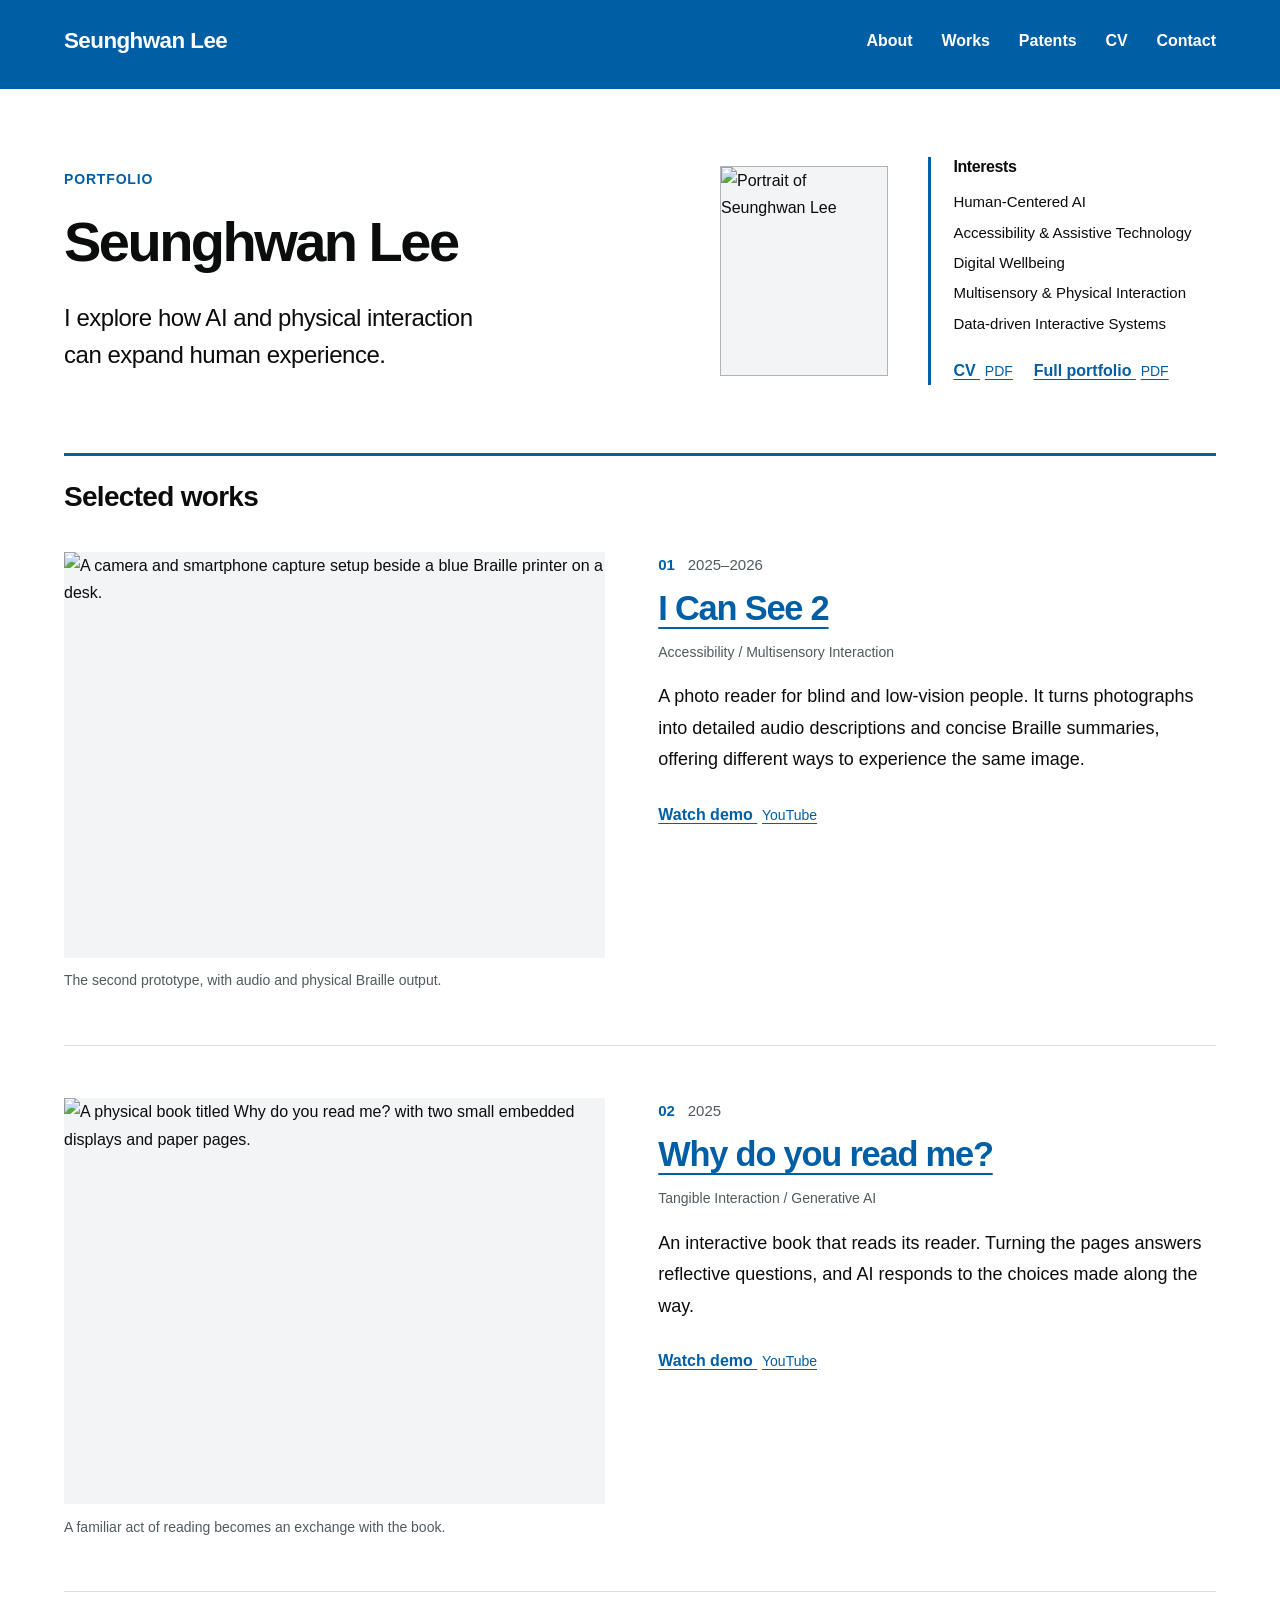
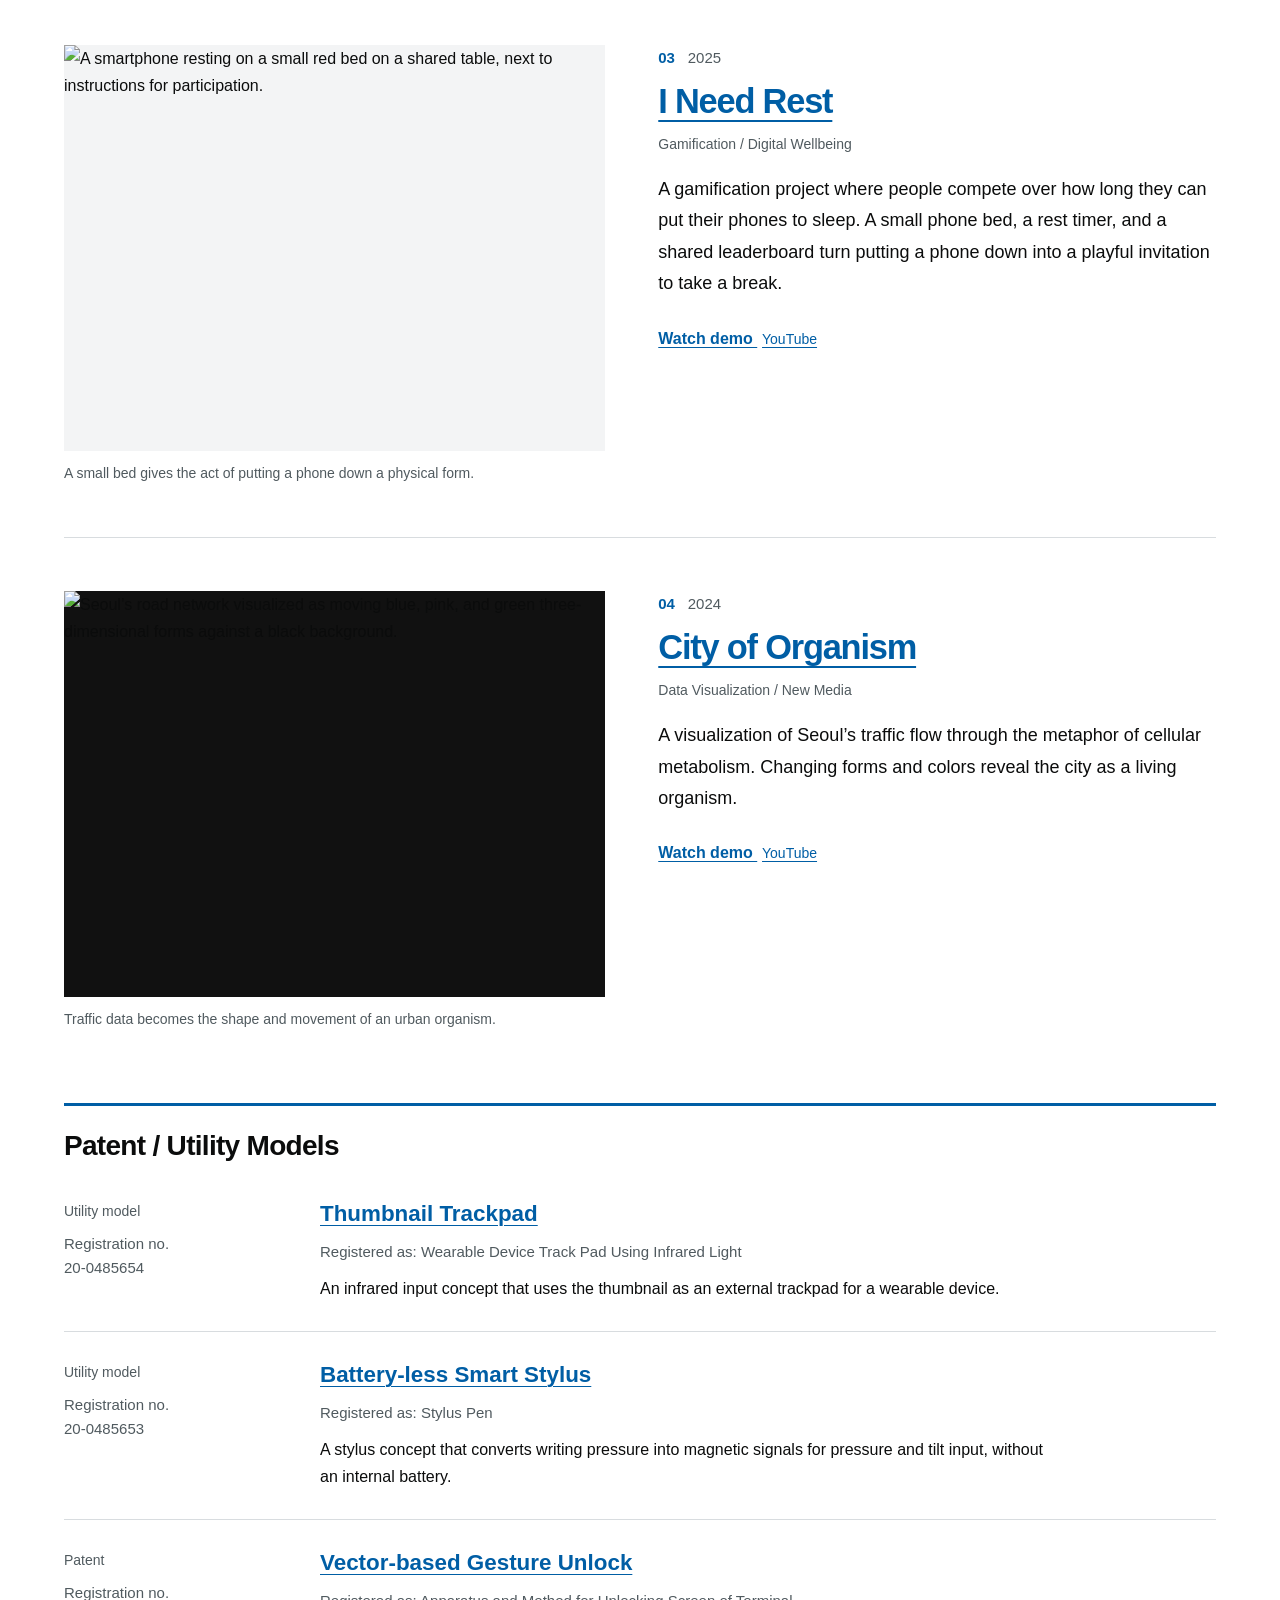
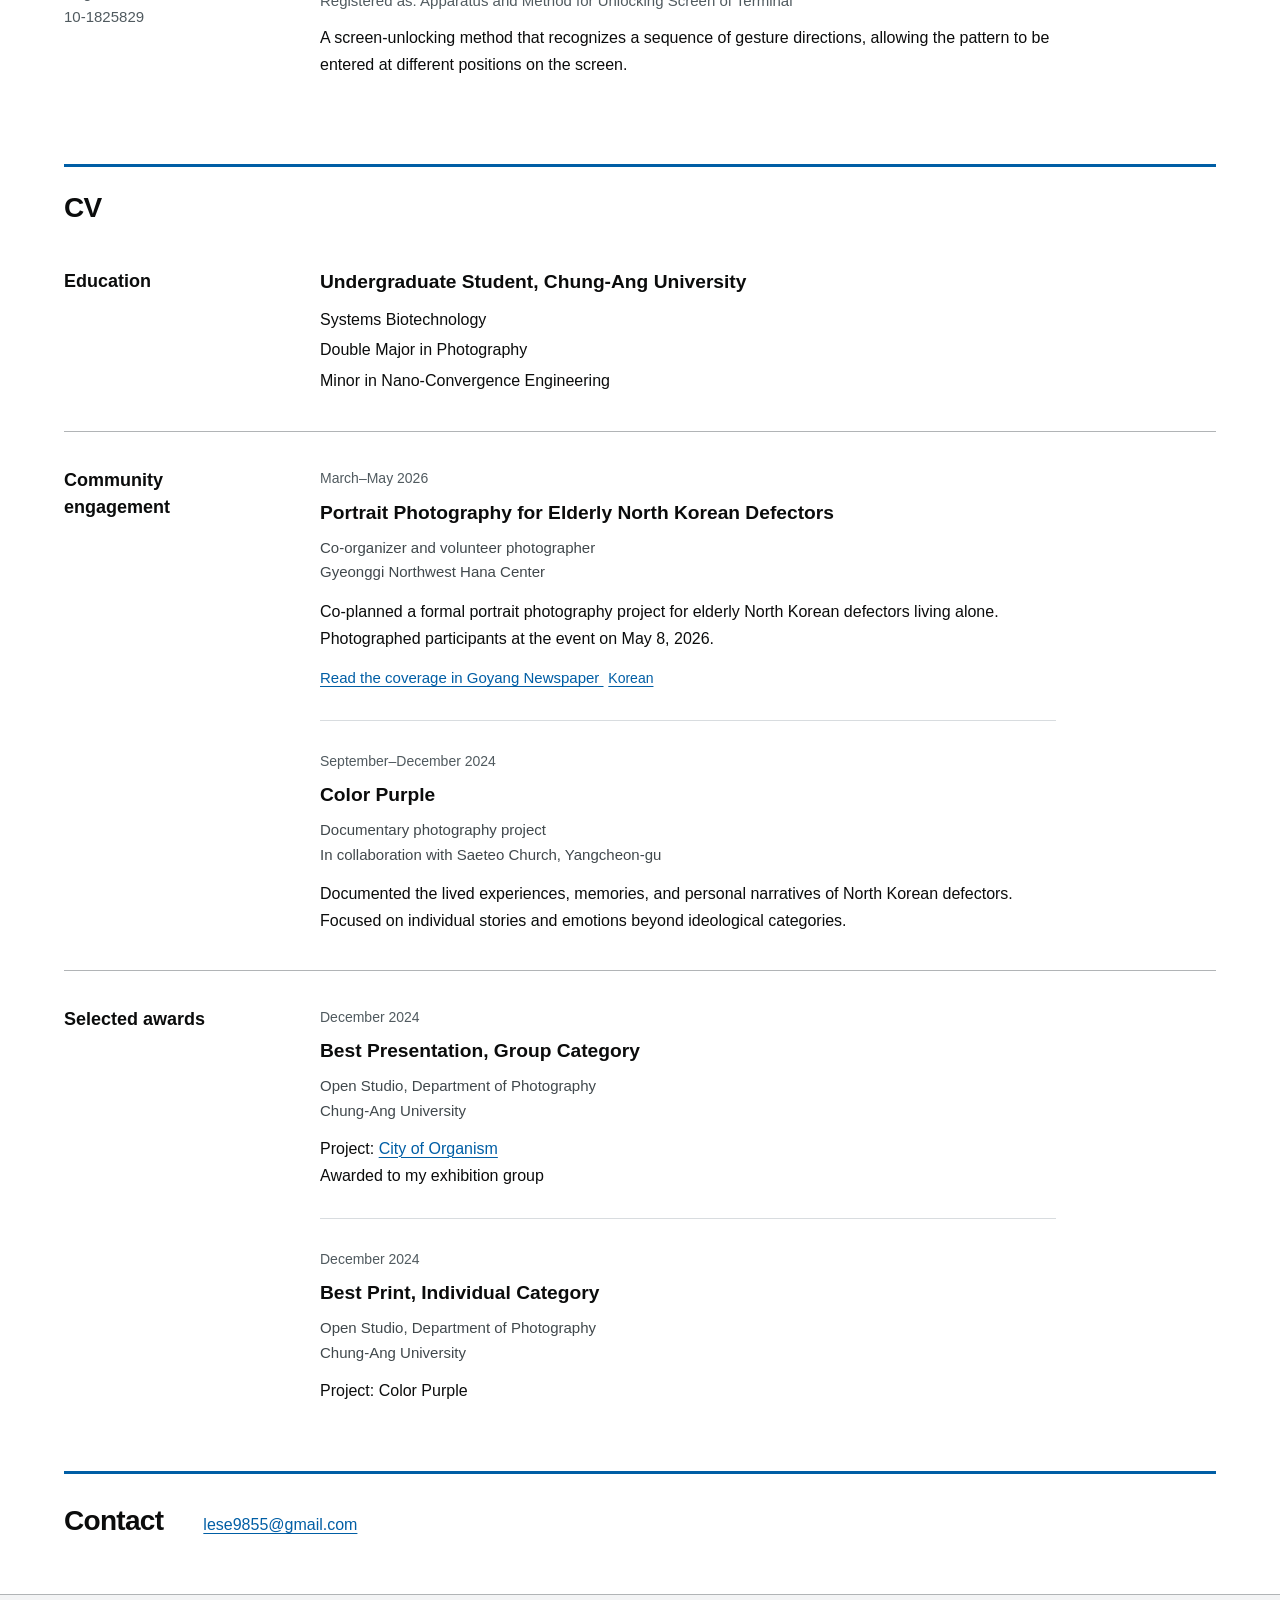
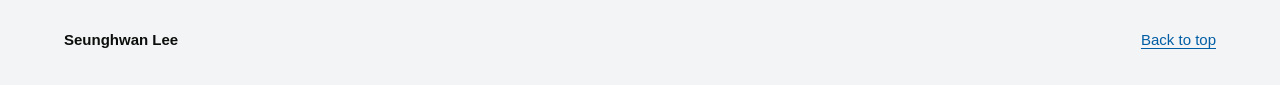
==== index.html @ 0298b7c4 "Add files via upload" ====
<!doctype html>
<html lang="en">
<head>
  <meta charset="utf-8">
  <meta name="viewport" content="width=device-width, initial-scale=1">
  <meta name="referrer" content="strict-origin-when-cross-origin">
  <meta name="description" content="Selected projects, community work, and interaction concepts by Seunghwan Lee. Exploring human experience through AI and physical interaction.">
  <meta name="color-scheme" content="light">
  <meta name="theme-color" content="#005ea5">
  <title>Seunghwan Lee | Portfolio</title>
  <link rel="icon" type="image/svg+xml" href="data:image/svg+xml,%3Csvg xmlns='http://www.w3.org/2000/svg' viewBox='0 0 32 32'%3E%3Crect width='32' height='32' fill='%230b0c0c'/%3E%3Cpath d='M10 6v19h14v-5h-9V6z' fill='white'/%3E%3Cpath d='M0 29h32v3H0z' fill='%231d70b8'/%3E%3C/svg%3E">
  <link rel="stylesheet" href="styles.css">
  <script src="video-preview.js" defer></script>
</head>
<body>
  <a class="skip-link" href="#main">Skip to main content</a>
  <header class="site-header">
    <div class="container header-inner">
      <a class="site-name" href="#about">Seunghwan Lee</a>
      <nav aria-label="Main navigation"><ul class="navigation"><li><a href="#about">About</a></li><li><a href="#work">Works</a></li><li><a href="#patents">Patents</a></li><li><a href="#cv">CV</a></li><li><a href="#contact">Contact</a></li></ul></nav>
    </div>
  </header>
  <main id="main" class="container" tabindex="-1">

    <section id="about" class="intro" aria-labelledby="name">
      <div class="intro-main">
        <p class="eyebrow">PORTFOLIO</p>
        <h1 id="name">Seunghwan Lee</h1>
        <p class="intro-lead">I explore how AI and physical interaction can expand human experience.</p>
      </div>
      <div class="intro-profile">
        <figure class="portrait-slot">
          <img src="assets/portrait.jpg" width="640" height="800" alt="Portrait of Seunghwan Lee">
        </figure>
        <!-- To add a portrait, replace the portrait-slot div above with:
        <figure class="portrait-slot"><img src="assets/portrait.jpg" width="640" height="800" alt="Seunghwan Lee"></figure>
        -->
        <aside class="intro-side" aria-label="Research interests and documents">
          <h2 class="small-heading">Interests</h2>
          <ul class="interests">
            <li>Human-Centered AI</li>
            <li>Accessibility &amp; Assistive Technology</li>
            <li>Digital Wellbeing</li>
            <li>Multisensory &amp; Physical Interaction</li>
            <li>Data-driven Interactive Systems</li>
          </ul>
          <div class="intro-documents">
            <a href="documents/Seunghwan-Lee-CV.pdf">CV <span class="file-type">PDF</span></a>
            <a href="documents/Seunghwan-Lee-Portfolio.pdf">Full portfolio <span class="file-type">PDF</span></a>
          </div>
        </aside>
      </div>
    </section>

    <section id="work" class="work-section" aria-labelledby="work-heading">
      <div class="section-heading"><h2 id="work-heading">Selected works</h2></div>
      
      <article class="project" aria-labelledby="i-can-see-2-heading">
        <div class="project-title">
          <p class="project-meta"><span class="project-number" aria-hidden="true">01</span><span>2025–2026</span></p>
          <h3 id="i-can-see-2-heading"><a href="projects/i-can-see-2.html">I Can See 2</a></h3>
          <p class="project-category">Accessibility / Multisensory Interaction</p>
        </div>
        <figure class="project-figure"><img src="assets/i-can-see-2.webp" width="1440" height="1080" fetchpriority="high" alt="A camera and smartphone capture setup beside a blue Braille printer on a desk."><figcaption>The second prototype, with audio and physical Braille output.</figcaption></figure>
        <div class="project-summary">
          <p class="project-description">A photo reader for blind and low-vision people. It turns photographs into detailed audio descriptions and concise Braille summaries, offering different ways to experience the same image.</p>
          <p class="project-links"><a href="https://youtube.com/shorts/RqO9xXv41kE" aria-label="Watch I Can See 2 on YouTube">Watch demo <span class="link-note">YouTube</span></a></p>
        </div>
      </article>

      <article class="project" aria-labelledby="why-do-you-read-me-heading">
        <div class="project-title">
          <p class="project-meta"><span class="project-number" aria-hidden="true">02</span><span>2025</span></p>
          <h3 id="why-do-you-read-me-heading"><a href="projects/why-do-you-read-me.html">Why do you read me?</a></h3>
          <p class="project-category">Tangible Interaction / Generative AI</p>
        </div>
        <figure class="project-figure"><img src="assets/why-do-you-read-me.webp" width="1440" height="1080" loading="lazy" decoding="async" alt="A physical book titled Why do you read me? with two small embedded displays and paper pages."><figcaption>A familiar act of reading becomes an exchange with the book.</figcaption></figure>
        <div class="project-summary">
          <p class="project-description">An interactive book that reads its reader. Turning the pages answers reflective questions, and AI responds to the choices made along the way.</p>
          <p class="project-links"><a href="https://youtu.be/DdquZpPIgDg" aria-label="Watch Why do you read me? on YouTube">Watch demo <span class="link-note">YouTube</span></a></p>
        </div>
      </article>

      <article class="project" aria-labelledby="i-need-rest-heading">
        <div class="project-title">
          <p class="project-meta"><span class="project-number" aria-hidden="true">03</span><span>2025</span></p>
          <h3 id="i-need-rest-heading"><a href="projects/i-need-rest.html">I Need Rest</a></h3>
          <p class="project-category">Gamification / Digital Wellbeing</p>
        </div>
        <figure class="project-figure"><img src="assets/i-need-rest.webp" width="1440" height="1080" loading="lazy" decoding="async" alt="A smartphone resting on a small red bed on a shared table, next to instructions for participation."><figcaption>A small bed gives the act of putting a phone down a physical form.</figcaption></figure>
        <div class="project-summary">
          <p class="project-description">A gamification project where people compete over how long they can put their phones to sleep. A small phone bed, a rest timer, and a shared leaderboard turn putting a phone down into a playful invitation to take a break.</p>
          <p class="project-links"><a href="https://youtu.be/LiPgG6g4JF8" aria-label="Watch I Need Rest on YouTube">Watch demo <span class="link-note">YouTube</span></a></p>
        </div>
      </article>

      <article class="project" aria-labelledby="city-of-organism-heading">
        <div class="project-title">
          <p class="project-meta"><span class="project-number" aria-hidden="true">04</span><span>2024</span></p>
          <h3 id="city-of-organism-heading"><a href="projects/city-of-organism.html">City of Organism</a></h3>
          <p class="project-category">Data Visualization / New Media</p>
        </div>
        <figure class="project-figure project-figure-dark"><img src="assets/city-of-organism.webp" width="1200" height="678" loading="lazy" decoding="async" alt="Seoul’s road network visualized as moving blue, pink, and green three-dimensional forms against a black background."><figcaption>Traffic data becomes the shape and movement of an urban organism.</figcaption></figure>
        <div class="project-summary">
          <p class="project-description">A visualization of Seoul’s traffic flow through the metaphor of cellular metabolism. Changing forms and colors reveal the city as a living organism.</p>
          <p class="project-links"><a href="https://youtu.be/7Uyt15TXl0M" aria-label="Watch City of Organism on YouTube">Watch demo <span class="link-note">YouTube</span></a></p>
        </div>
      </article>

    </section>

    <section id="patents" class="patents-section" aria-labelledby="patents-heading">
      <div class="section-heading"><h2 id="patents-heading">Patent / Utility Models</h2></div>
      
          <article class="patent-entry" aria-labelledby="thumbnail-trackpad-title">
            <div class="patent-meta">
              <p class="entry-meta">Utility model</p>
              <p class="patent-number">Registration no. <br>20-0485654</p>
            </div>
            <div class="patent-summary">
              <h3 id="thumbnail-trackpad-title"><a href="patents/thumbnail-trackpad.html">Thumbnail Trackpad</a></h3>
              <p class="registered-title">Registered as: Wearable Device Track Pad Using Infrared Light</p>
              <p>An infrared input concept that uses the thumbnail as an external trackpad for a wearable device.</p>
            </div>
          </article>

          <article class="patent-entry" aria-labelledby="battery-less-stylus-title">
            <div class="patent-meta">
              <p class="entry-meta">Utility model</p>
              <p class="patent-number">Registration no. <br>20-0485653</p>
            </div>
            <div class="patent-summary">
              <h3 id="battery-less-stylus-title"><a href="patents/battery-less-stylus.html">Battery-less Smart Stylus</a></h3>
              <p class="registered-title">Registered as: Stylus Pen</p>
              <p>A stylus concept that converts writing pressure into magnetic signals for pressure and tilt input, without an internal battery.</p>
            </div>
          </article>

          <article class="patent-entry" aria-labelledby="gesture-unlock-title">
            <div class="patent-meta">
              <p class="entry-meta">Patent</p>
              <p class="patent-number">Registration no. <br>10-1825829</p>
            </div>
            <div class="patent-summary">
              <h3 id="gesture-unlock-title"><a href="patents/gesture-unlock.html">Vector-based Gesture Unlock</a></h3>
              <p class="registered-title">Registered as: Apparatus and Method for Unlocking Screen of Terminal</p>
              <p>A screen-unlocking method that recognizes a sequence of gesture directions, allowing the pattern to be entered at different positions on the screen.</p>
            </div>
          </article>

    </section>

    <section id="cv" class="cv-section" aria-labelledby="cv-heading">
      <div class="section-heading"><h2 id="cv-heading">CV</h2></div>
      <section class="cv-group" aria-labelledby="education-heading">
        <h3 id="education-heading" class="cv-group-heading">Education</h3>
        <div class="cv-group-body">
          <h4 class="education-title">Undergraduate Student, Chung-Ang University</h4>
          <p class="education-lines">Systems Biotechnology<br>Double Major in Photography<br>Minor in Nano-Convergence Engineering</p>
        </div>
      </section>
      <section class="cv-group" aria-labelledby="community-heading">
        <h3 id="community-heading" class="cv-group-heading">Community engagement</h3>
        <div class="cv-group-body">
          <article class="cv-entry" aria-labelledby="portrait-project-title">
            <p class="entry-meta">March–May 2026</p>
            <h4 id="portrait-project-title">Portrait Photography for Elderly North Korean Defectors</h4>
            <p class="entry-role">Co-organizer and volunteer photographer<br>Gyeonggi Northwest Hana Center</p>
            <p class="entry-description">Co-planned a formal portrait photography project for elderly North Korean defectors living alone. Photographed participants at the event on May 8, 2026.</p>
            <p class="entry-resource"><a href="https://www.mygoyang.com/news/articleView.html?idxno=88789">Read the coverage in Goyang Newspaper <span class="link-note">Korean</span></a></p>
          </article>
          <article class="cv-entry" aria-labelledby="color-purple-title">
            <p class="entry-meta">September–December 2024</p>
            <h4 id="color-purple-title">Color Purple</h4>
            <p class="entry-role">Documentary photography project<br>In collaboration with Saeteo Church, Yangcheon-gu</p>
            <p class="entry-description">Documented the lived experiences, memories, and personal narratives of North Korean defectors. Focused on individual stories and emotions beyond ideological categories.</p>
          </article>
        </div>
      </section>
      <section class="cv-group" aria-labelledby="awards-heading">
        <h3 id="awards-heading" class="cv-group-heading">Selected awards</h3>
        <div class="cv-group-body">
          <article class="cv-entry" aria-labelledby="presentation-award-title">
            <p class="entry-meta">December 2024</p>
            <h4 id="presentation-award-title">Best Presentation, Group Category</h4>
            <p class="entry-role">Open Studio, Department of Photography<br>Chung-Ang University</p>
            <p class="award-context">Project: <a href="projects/city-of-organism.html">City of Organism</a><br>Awarded to my exhibition group</p>
          </article>
          <article class="cv-entry" aria-labelledby="print-award-title">
            <p class="entry-meta">December 2024</p>
            <h4 id="print-award-title">Best Print, Individual Category</h4>
            <p class="entry-role">Open Studio, Department of Photography<br>Chung-Ang University</p>
            <p class="award-context">Project: Color Purple</p>
          </article>
        </div>
      </section>
    </section>
    <section id="contact" class="contact-section" aria-labelledby="contact-heading">
      <h2 id="contact-heading">Contact</h2>
      <a class="email-link" href="mailto:lese9855@gmail.com">lese9855@gmail.com</a>
    </section>

  </main>
  <footer class="site-footer">
    <div class="container footer-inner">
      <p>Seunghwan Lee</p>
      <a href="#about">Back to top</a>
    </div>
  </footer>
</body>
</html>
---- styles.css ----
/* Shared styles for the overview and all detail pages. */
:root {
  --ink: #0b0c0c;
  --muted: #505a5f;
  --blue: #005ea5;
  --blue-hover: #003078;
  --line: #b1b4b6;
  --soft-line: #d8dcdf;
  --surface: #f3f4f5;
  --focus: #ffdd00;
  --page-width: 72rem;
}
* { box-sizing: border-box; }
html { scroll-padding-top: 2rem; }
body { margin: 0; background: #fff; color: var(--ink); font-family: -apple-system, BlinkMacSystemFont, "Segoe UI", Arial, sans-serif; font-size: 1rem; line-height: 1.7; overflow-wrap: anywhere; -webkit-text-size-adjust: 100%; }
a { color: var(--blue); text-decoration-thickness: 1px; text-underline-offset: .2em; }
a:hover { color: var(--blue-hover); text-decoration-thickness: 3px; }
a:focus-visible { color: var(--ink); background: var(--focus); outline: 3px solid var(--focus); outline-offset: 0; box-shadow: 0 4px 0 var(--ink); text-decoration: none; }
main:focus { outline: none; }
img { display: block; max-width: 100%; height: auto; }
h1, h2, h3, h4, p, figure, ul, ol, dl, dd { margin: 0; }
h1, h2, h3, h4 { line-height: 1.25; }
.container { width: min(var(--page-width), calc(100% - 4rem)); margin-inline: auto; }
.skip-link { position: absolute; z-index: 10; top: -10rem; left: 1rem; padding: .65rem 1rem; font-weight: 700; }
.skip-link:focus { top: .75rem; background: var(--focus); color: var(--ink); }

.site-header { background: var(--blue); color: #fff; border-bottom: .45rem solid var(--blue); }
.header-inner { display: flex; flex-wrap: wrap; align-items: center; justify-content: space-between; gap: .25rem 2rem; min-height: 5.1rem; padding-block: .7rem; }
.site-header a { color: #fff; }
.site-header a:focus-visible { color: var(--ink); }
.site-name { font-size: 1.4rem; font-weight: 750; letter-spacing: -.025em; text-decoration: none; padding-block: .4rem; }
.navigation { display: flex; flex-wrap: wrap; gap: .25rem 1.8rem; padding: 0; list-style: none; }
.navigation a { display: inline-block; padding: .5rem 0; font-size: 1rem; font-weight: 650; text-decoration: none; }
.navigation a:hover { text-decoration: underline; text-decoration-thickness: 2px; }

.intro { display: grid; grid-template-columns: minmax(0, 1fr) 10.5rem 18rem; grid-template-areas: "identity portrait interests"; gap: 2.5rem; align-items: center; padding-block: 4.3rem; }
.intro-main { grid-area: identity; min-width: 0; }
.intro-profile { display: contents; }
.eyebrow { color: var(--blue); font-size: .875rem; font-weight: 750; letter-spacing: .06em; margin-bottom: .9rem; }
h1 { font-size: clamp(2.5rem, 4.5vw, 3.5rem); letter-spacing: -.045em; font-weight: 750; }
.intro-lead { max-width: 26rem; font-size: 1.5rem; font-weight: 500; line-height: 1.55; letter-spacing: -.02em; margin-top: 1.4rem; }
.portrait-slot { grid-area: portrait; display: grid; place-items: center; width: 100%; aspect-ratio: 4 / 5; background: var(--surface); border: 1px solid var(--line); }
.portrait-slot span { font-size: .875rem; color: var(--muted); }
.portrait-slot img { width: 100%; height: 100%; aspect-ratio: 4 / 5; object-fit: cover; }
.intro-side { grid-area: interests; min-width: 0; padding-left: 1.4rem; border-left: 3px solid var(--blue); }
.small-heading { font-size: 1rem; margin-bottom: .8rem; }
.interests { padding: 0; list-style: none; font-size: .9375rem; line-height: 1.6; }
.interests li + li { margin-top: .4rem; }
.intro-documents { display: flex; flex-wrap: wrap; gap: .5rem 1.3rem; margin-top: 1.35rem; }
.intro-documents a { font-size: 1rem; font-weight: 650; }
.file-type, .link-note { font-size: .875rem; font-weight: 400; margin-left: .3rem; }

.section-heading { display: flex; justify-content: space-between; align-items: baseline; flex-wrap: wrap; gap: .75rem 1.5rem; padding-top: 1.4rem; margin-bottom: 2.4rem; border-top: 3px solid var(--blue); }
h2 { font-size: 1.75rem; letter-spacing: -.025em; }
.project { display: grid; grid-template-columns: minmax(0, 1fr) minmax(0, 1.03fr); grid-template-rows: min-content 1fr; gap: 1.15rem 3.3rem; padding-bottom: 3.3rem; }
.project + .project { border-top: 1px solid var(--soft-line); padding-top: 3.3rem; }
.project-title { grid-column: 2; grid-row: 1; }
.project-figure { grid-column: 1; grid-row: 1 / 3; }
.project-summary { grid-column: 2; grid-row: 2; }
.project-figure img { width: 100%; aspect-ratio: 4 / 3; object-fit: contain; background: var(--surface); }
.project-figure-dark img { background: #111; }
figcaption { color: var(--muted); font-size: .875rem; line-height: 1.6; margin-top: .7rem; }
.project-meta { display: flex; align-items: baseline; gap: .8rem; font-size: .9375rem; color: var(--muted); margin-bottom: .6rem; }
.project-number { color: var(--blue); font-weight: 750; font-variant-numeric: tabular-nums; }
.project h3 { font-size: clamp(1.75rem, 2.8vw, 2.15rem); font-weight: 750; letter-spacing: -.035em; }
.project h3 a { text-decoration-thickness: 1.5px; }
.project h3 a:hover { text-decoration-thickness: 3px; }
.project-category { color: var(--muted); font-size: .875rem; margin-top: .65rem; line-height: 1.6; }
.project-description { font-size: 1.125rem; line-height: 1.75; max-width: 35rem; }
.project-links { margin-top: 1.25rem; }
.project-links a { display: inline-block; padding-block: .3rem; font-weight: 650; }

.patents-section { margin-top: 1.2rem; padding-bottom: 2.4rem; }
.patents-section .section-heading { margin-bottom: .5rem; }
.patent-entry { display: grid; grid-template-columns: 13rem minmax(0, 1fr); gap: 3rem; padding-block: 1.8rem; }
.patent-entry + .patent-entry { border-top: 1px solid var(--soft-line); }
.patent-number { color: var(--muted); font-size: .9375rem; line-height: 1.6; font-variant-numeric: tabular-nums; }
.patent-summary { max-width: 46rem; }
.patent-summary h3 { font-size: 1.4rem; margin-bottom: .7rem; }
.cv-section { margin-top: 1.2rem; }
.cv-section .section-heading { margin-bottom: .5rem; }
.cv-group { display: grid; grid-template-columns: 13rem minmax(0, 1fr); gap: 3rem; padding-block: 2.2rem; }
.cv-group + .cv-group { border-top: 1px solid var(--line); }
.cv-group-heading { color: var(--ink); font-size: 1.125rem; font-weight: 700; line-height: 1.5; }
.cv-group-body { max-width: 46rem; }
.education-title { font-size: 1.2rem; line-height: 1.5; font-weight: 650; }
.education-lines { margin-top: .5rem; line-height: 1.9; }
.cv-entry + .cv-entry { border-top: 1px solid var(--soft-line); margin-top: 1.8rem; padding-top: 1.8rem; }
.cv-entry h4 { font-size: 1.2rem; font-weight: 700; line-height: 1.4; margin-bottom: .55rem; }
.entry-meta { color: var(--muted); font-size: .875rem; margin-bottom: .55rem; }
.entry-role { color: #40484c; font-size: .9375rem; line-height: 1.65; }
.entry-description { margin-top: .8rem; }
.entry-resource { margin-top: .8rem; font-size: .9375rem; }
.award-context { margin-top: .7rem; }
.registered-title { color: var(--muted); font-size: .9375rem; margin-bottom: .65rem; }
.contact-section { display: flex; align-items: baseline; flex-wrap: wrap; gap: 1rem 2.5rem; margin-top: 2rem; border-top: 3px solid var(--blue); padding-block: 1.8rem 3.5rem; }
.email-link { display: inline-block; font-size: 1rem; font-weight: 400; }
.site-footer { background: var(--surface); border-top: 1px solid var(--line); }
.footer-inner { display: flex; justify-content: space-between; align-items: baseline; gap: 1.5rem; padding-block: 2rem; font-size: .9375rem; }
.footer-inner p { font-weight: 650; }

.breadcrumbs { margin-top: 1.5rem; font-size: .875rem; }
.breadcrumbs ol { display: flex; flex-wrap: wrap; gap: .35rem .6rem; list-style: none; padding: 0; }
.breadcrumbs li + li::before { content: "/"; color: var(--muted); padding-right: .6rem; }
.breadcrumbs [aria-current="page"] { color: var(--muted); }
.detail-header { padding-block: 2.8rem 3rem; max-width: 57rem; }
.detail-header .eyebrow { letter-spacing: .02em; }
.detail-header h1 { font-size: clamp(2.2rem, 4vw, 3.15rem); line-height: 1.2; }
.detail-lead { font-size: 1.35rem; line-height: 1.65; margin-top: 1.2rem; max-width: 47rem; }
.detail-layout { display: grid; grid-template-columns: 13rem minmax(0, 1fr); gap: 3rem; align-items: start; padding-bottom: 4rem; }
.contents { position: sticky; top: 2rem; padding-left: 1rem; border-left: 3px solid var(--blue); }
.contents h2 { font-size: 1rem; margin-bottom: .8rem; letter-spacing: 0; }
.contents ul { list-style: none; padding: 0; font-size: .9375rem; line-height: 1.55; }
.contents li + li { margin-top: .8rem; }
.detail-body { min-width: 0; max-width: 49rem; }
.detail-section + .detail-section { border-top: 1px solid var(--soft-line); padding-top: 2.3rem; margin-top: 2.3rem; }
.detail-section h2 { font-size: 1.65rem; margin-bottom: 1.1rem; line-height: 1.35; }
.detail-section p { font-size: 1.0625rem; line-height: 1.8; max-width: 44rem; }
.detail-section p + p { margin-top: 1rem; }
.detail-figure { margin-block: 1.8rem; }
.detail-figure img { width: 100%; height: auto; background: var(--surface); }
.diagram img { background: #fff; border: 1px solid var(--soft-line); }
.diagram figcaption a { display: inline-block; margin-left: .25rem; }
.detail-figure figcaption { max-width: 44rem; }
.video { margin-block: 1.25rem 1.8rem; }
.video-frame { position: relative; width: 100%; aspect-ratio: 16 / 9; min-height: 200px; background: #0b0c0c; }
.video-frame iframe { position: absolute; inset: 0; width: 100%; height: 100%; border: 0; }
.video-frame iframe:focus-visible { outline: 3px solid var(--focus); outline-offset: 3px; }
.video figcaption a { display: inline-block; margin-left: .25rem; }
.video-poster-link { display: flex; flex-direction: column; position: absolute; inset: 0; color: #fff; text-decoration: none; }
.video-poster-link img { flex: 1; min-height: 0; width: 100%; object-fit: contain; }
.video-poster-link span { padding: .75rem 1rem; background: var(--blue); color: #fff; text-align: center; text-decoration: underline; text-underline-offset: .2em; }
.video-poster-link:hover span { background: var(--blue-hover); }
.video-poster-link:focus-visible { outline-offset: 3px; }
.detail-section .video-preview-note { margin-top: .7rem; color: var(--muted); font-size: .875rem; line-height: 1.6; }
.steps { list-style: decimal; padding-left: 1.6rem; }
.steps > li { padding-left: .45rem; }
.steps > li::marker { font-weight: 700; color: var(--blue); }
.steps > li + li { margin-top: 1.3rem; }
.steps h3 { font-size: 1.125rem; line-height: 1.5; margin-bottom: .35rem; }
.facts { font-size: 1rem; margin-top: 1.4rem; }
.facts > div { display: grid; grid-template-columns: 12rem minmax(0, 1fr); gap: 1.2rem; padding-block: .7rem; border-bottom: 1px solid var(--soft-line); }
.facts dt { font-weight: 650; }
.facts dd { color: #40484c; }
.registration { max-width: 49rem; margin-top: 1.8rem; border-top: 1px solid var(--soft-line); }
.resource-link { margin-top: 1.5rem; }
.return-link { margin-top: 2.7rem; padding-top: 1.2rem; border-top: 3px solid var(--blue); }

@media (max-width: 64rem) {
  .intro { grid-template-columns: minmax(0, 1fr) 10.5rem; grid-template-areas: "identity portrait" "interests interests"; gap: 2rem; }
  .intro-side { display: grid; grid-template-columns: 1fr auto; gap: .2rem 2rem; }
  .intro-side .small-heading, .interests { grid-column: 1; }
  .intro-documents { grid-column: 2; grid-row: 1 / 3; flex-direction: column; align-self: center; margin: 0; }
  .interests { display: grid; grid-template-columns: repeat(2, minmax(0, 1fr)); gap: .35rem 1.5rem; }
  .interests li + li { margin: 0; }
  .project { column-gap: 2rem; }
  .cv-group, .patent-entry, .detail-layout { grid-template-columns: 11rem minmax(0, 1fr); gap: 2rem; }
}
@media (max-width: 48rem) {
  .container { width: calc(100% - 2.5rem); }
  .navigation { gap: .25rem 1.3rem; }
  .intro { grid-template-columns: minmax(0, 1fr); grid-template-areas: "identity" "profile"; gap: 2rem; align-items: start; padding-block: 2.7rem 3rem; }
  .intro-profile {
    --portrait-width: clamp(6rem, 32vw, 13rem);
    --interests-width: clamp(10.5rem, 44vw, 18rem);
    display: grid;
    grid-area: profile;
    grid-template-columns: var(--portrait-width) minmax(0, 1fr);
    grid-template-areas: "portrait interests";
    column-gap: .75rem;
    align-items: start;
    justify-self: center;
    width: min(100%, calc(var(--portrait-width) + .75rem + var(--interests-width)));
    min-width: 0;
  }
  h1 { font-size: 2.7rem; }
  .intro-lead { font-size: 1.3rem; }
  .intro-side { display: block; justify-self: stretch; width: auto; max-width: none; padding-left: .75rem; text-align: left; }
  .intro-documents { flex-direction: row; justify-content: flex-start; margin-top: 1.1rem; }
  .interests { display: block; }
  .interests li + li { margin-top: .3rem; }
  .project { display: flex; flex-direction: column; gap: 1.35rem; padding-bottom: 2.5rem; }
  .project + .project { padding-top: 2.5rem; }
  .project h3 { font-size: 1.9rem; }
  .project-category { margin-top: .55rem; }
  .project-description { max-width: none; }
  .section-heading { margin-bottom: 1.8rem; }
  .cv-group { grid-template-columns: minmax(0, 1fr); gap: 1.1rem; }
  .patent-entry { grid-template-columns: minmax(0, 1fr); gap: 1rem; }
  .patent-meta { display: flex; flex-wrap: wrap; align-items: baseline; gap: .3rem 1rem; }
  .patent-meta .entry-meta { margin: 0; }
  .patent-number br { display: none; }
  .cv-group-heading br { display: none; }
  .detail-layout { grid-template-columns: minmax(0, 1fr); gap: 2.5rem; }
  .contents { position: static; }
  .contents ul { columns: 2; column-gap: 2rem; }
  .contents li { break-inside: avoid; }
  .detail-header { padding-block: 2rem; }
  .detail-lead { font-size: 1.2rem; }
}
@media (max-width: 36rem) {
  .header-inner { align-items: flex-start; flex-direction: column; gap: 0; }
  .navigation { gap: .25rem 1.7rem; }
  .contact-section { gap: .8rem; flex-direction: column; }
  .facts > div { grid-template-columns: minmax(0, 1fr); gap: .25rem; }
  .contents ul { columns: auto; }
  .footer-inner { flex-wrap: wrap; }
}
@media (prefers-reduced-motion: no-preference) { html { scroll-behavior: smooth; } }
@media (forced-colors: active) { a:focus-visible { outline: 3px solid Highlight; } }
@media print {
  .site-header, .skip-link, .site-footer, .project-links, .intro-documents, .contents, .breadcrumbs, .return-link, .video-frame { display: none; }
  body { color: #000; font-size: 10pt; }
  .container { width: 100%; }
  .intro { padding-block: 0 1rem; grid-template-columns: 1fr 8rem; grid-template-areas: "identity portrait" "interests interests"; }
  .intro-profile { display: contents; }
  .intro-side { grid-column: 1 / -1; justify-self: stretch; width: auto; max-width: none; text-align: left; }
  .project { gap: 1rem; break-inside: avoid; padding-block: 1rem; }
  .project + .project { padding-top: 1rem; }
  .project-description, .detail-section p { font-size: 10pt; }
  .detail-layout { display: block; }
  .detail-header { padding-block: 0 1rem; }
  .detail-figure { break-inside: avoid; max-width: 35rem; }
  .patent-entry, .cv-entry { break-inside: avoid; }
  .contact-section { padding-bottom: 1rem; }
  a { color: #000; }
}
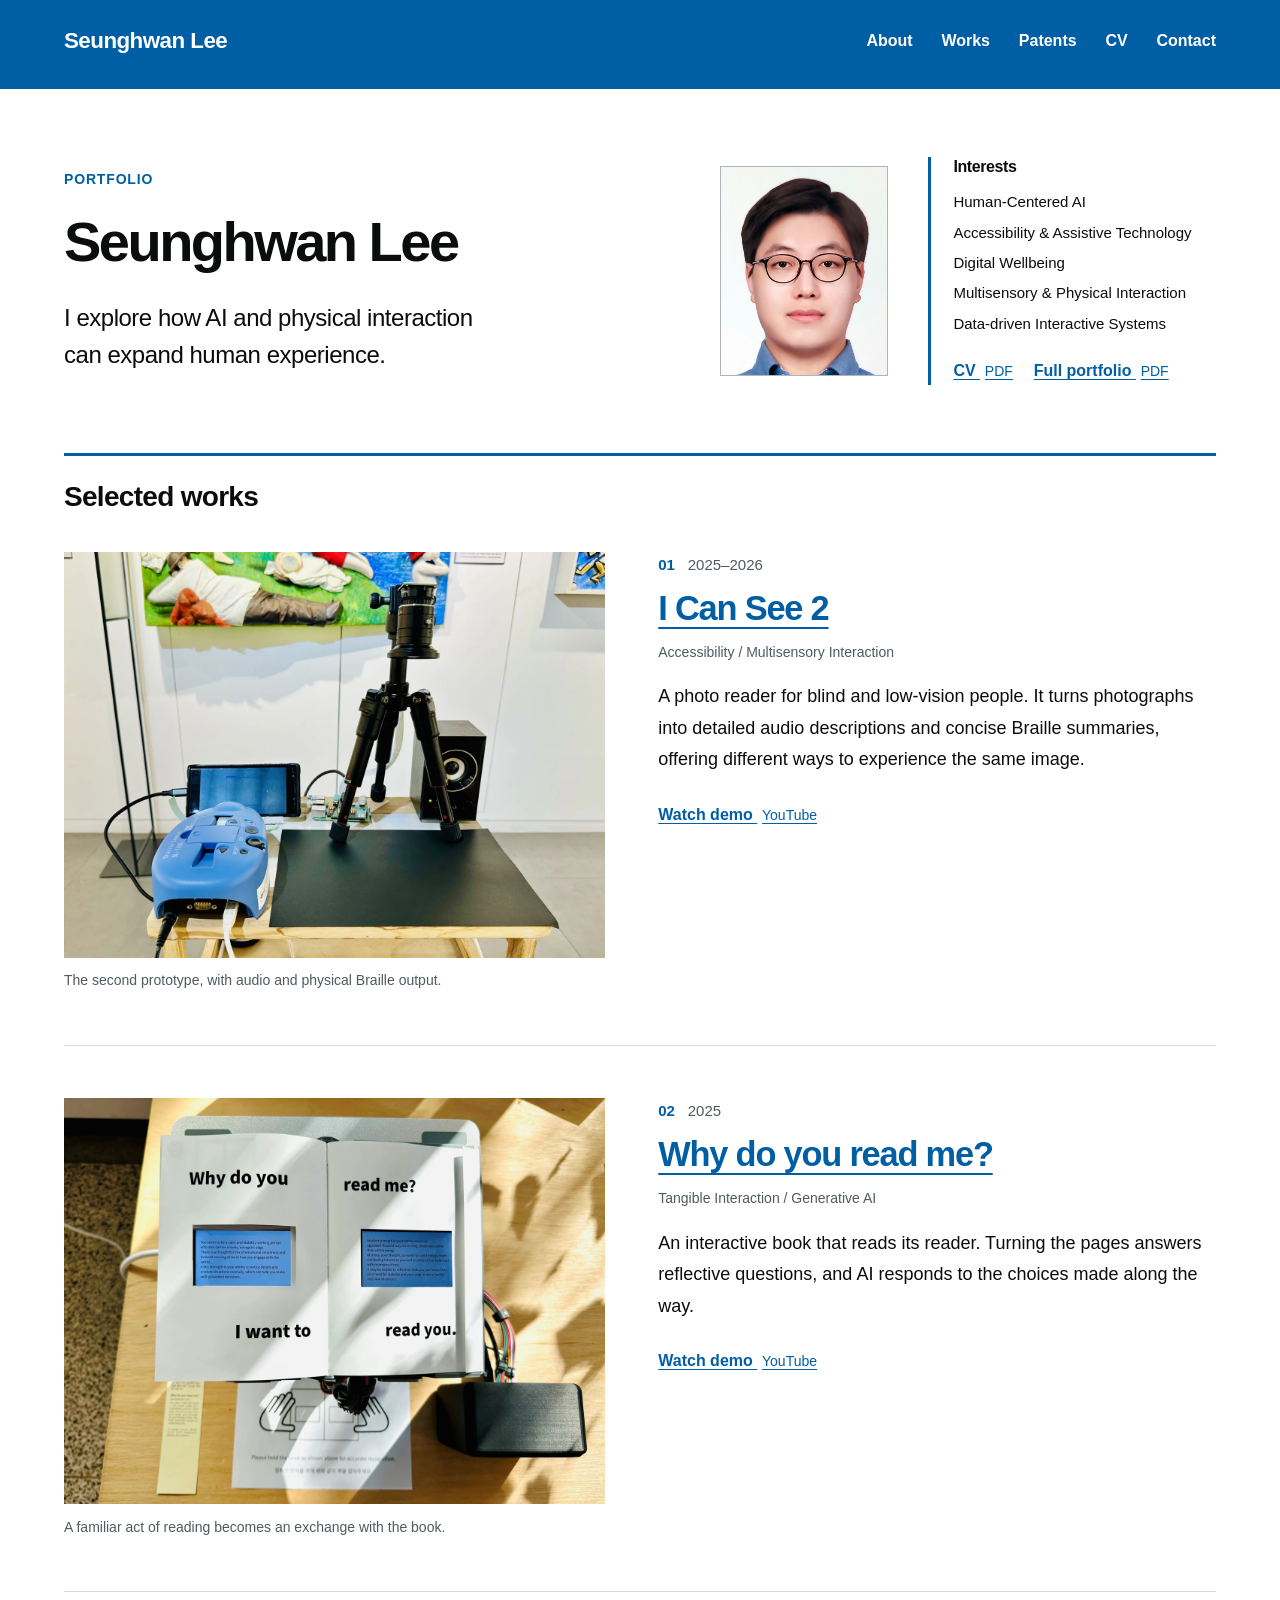
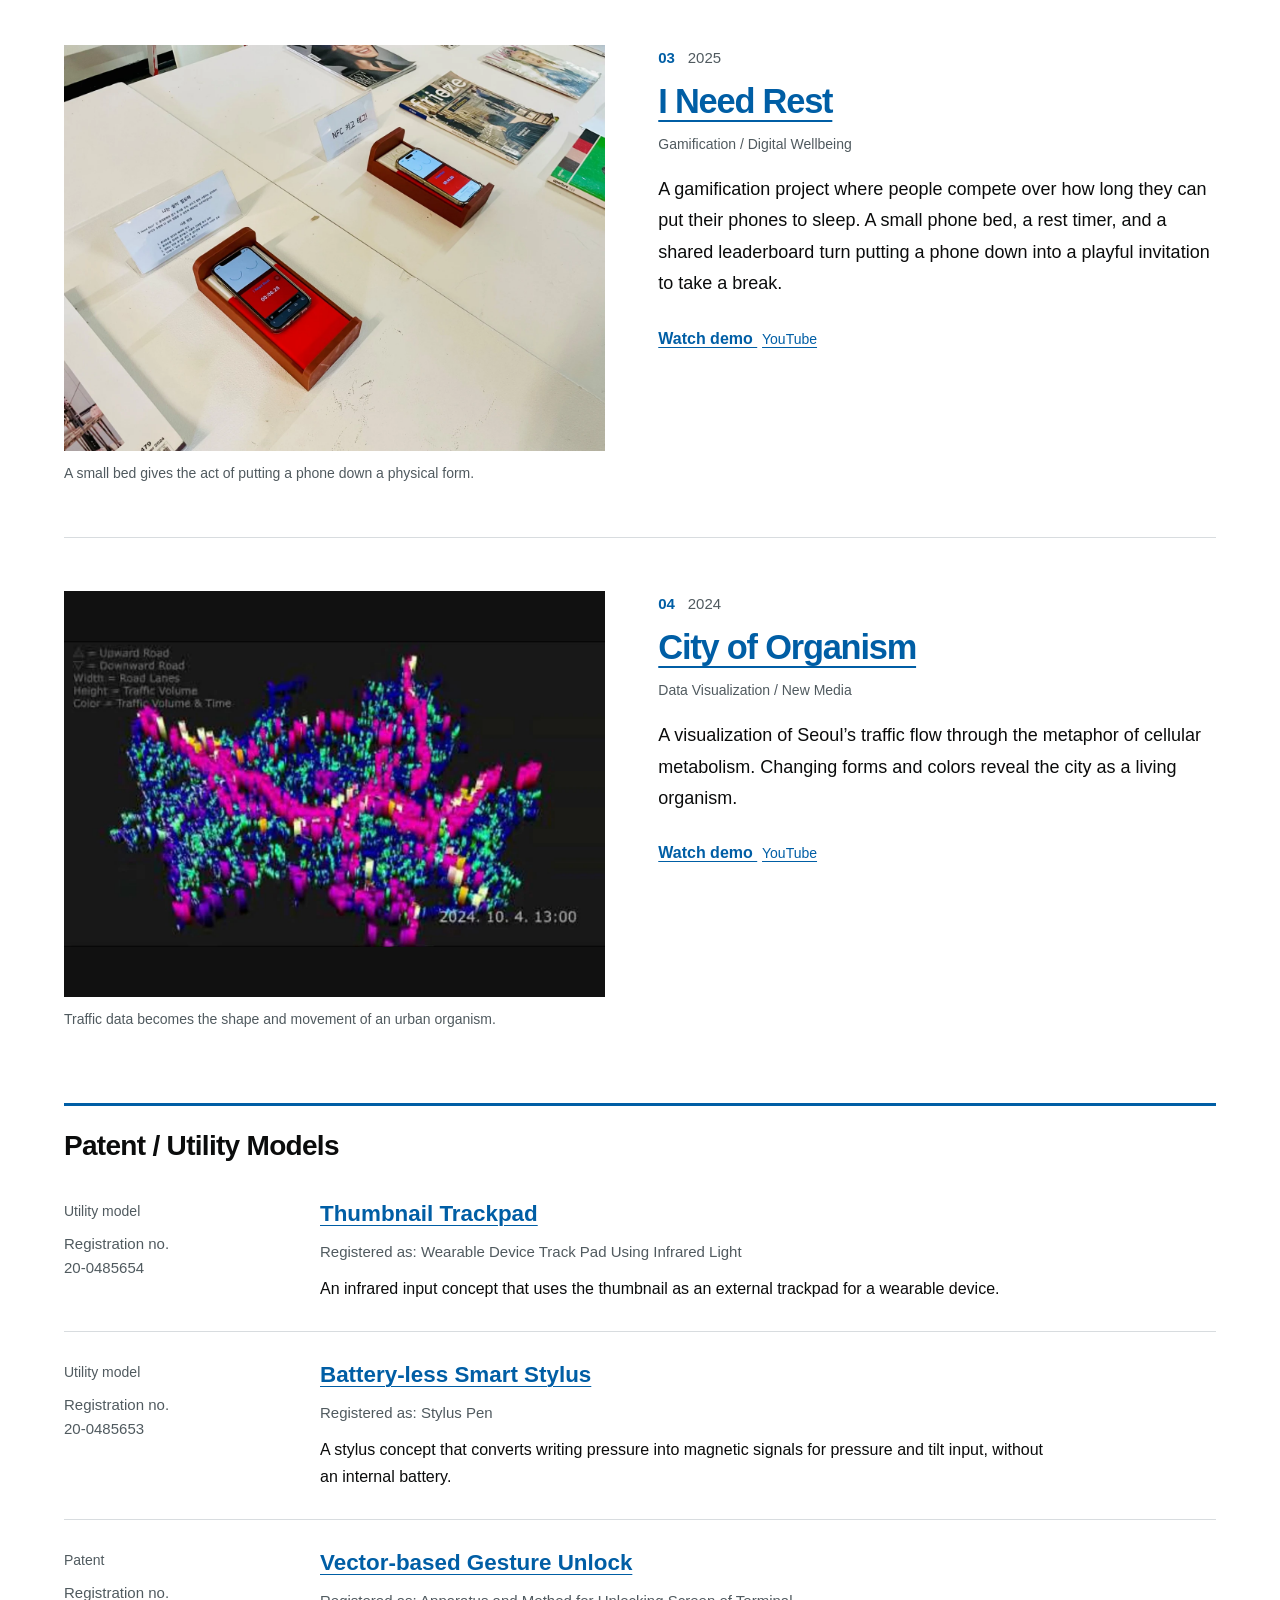
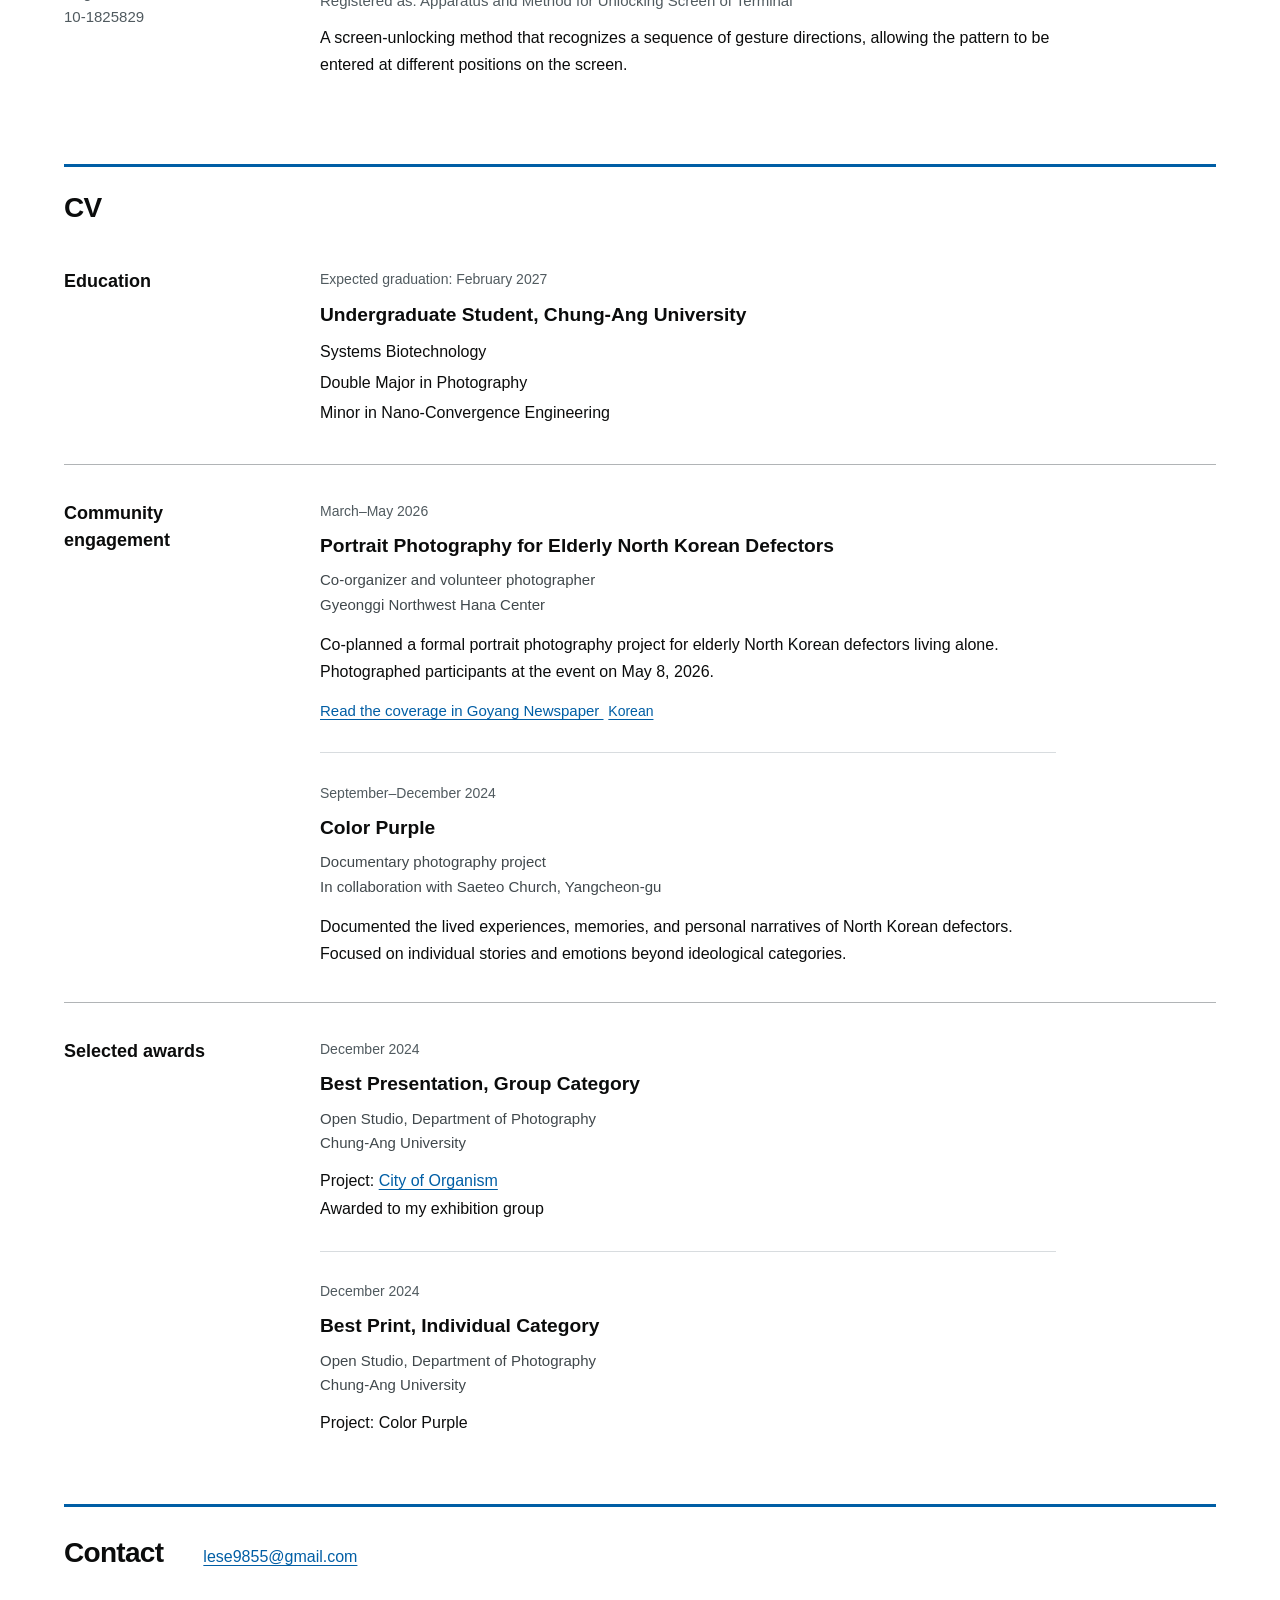
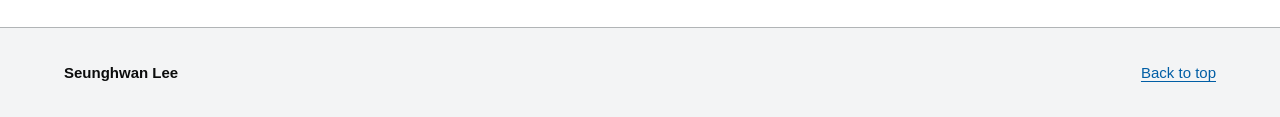
==== commit 905f7b60: "Update index.html" ====
--- a/index.html
+++ b/index.html
@@ -155,6 +155,7 @@
       <section class="cv-group" aria-labelledby="education-heading">
         <h3 id="education-heading" class="cv-group-heading">Education</h3>
         <div class="cv-group-body">
+          <p class="entry-meta">Expected graduation: February 2027</p>
           <h4 class="education-title">Undergraduate Student, Chung-Ang University</h4>
           <p class="education-lines">Systems Biotechnology<br>Double Major in Photography<br>Minor in Nano-Convergence Engineering</p>
         </div>
